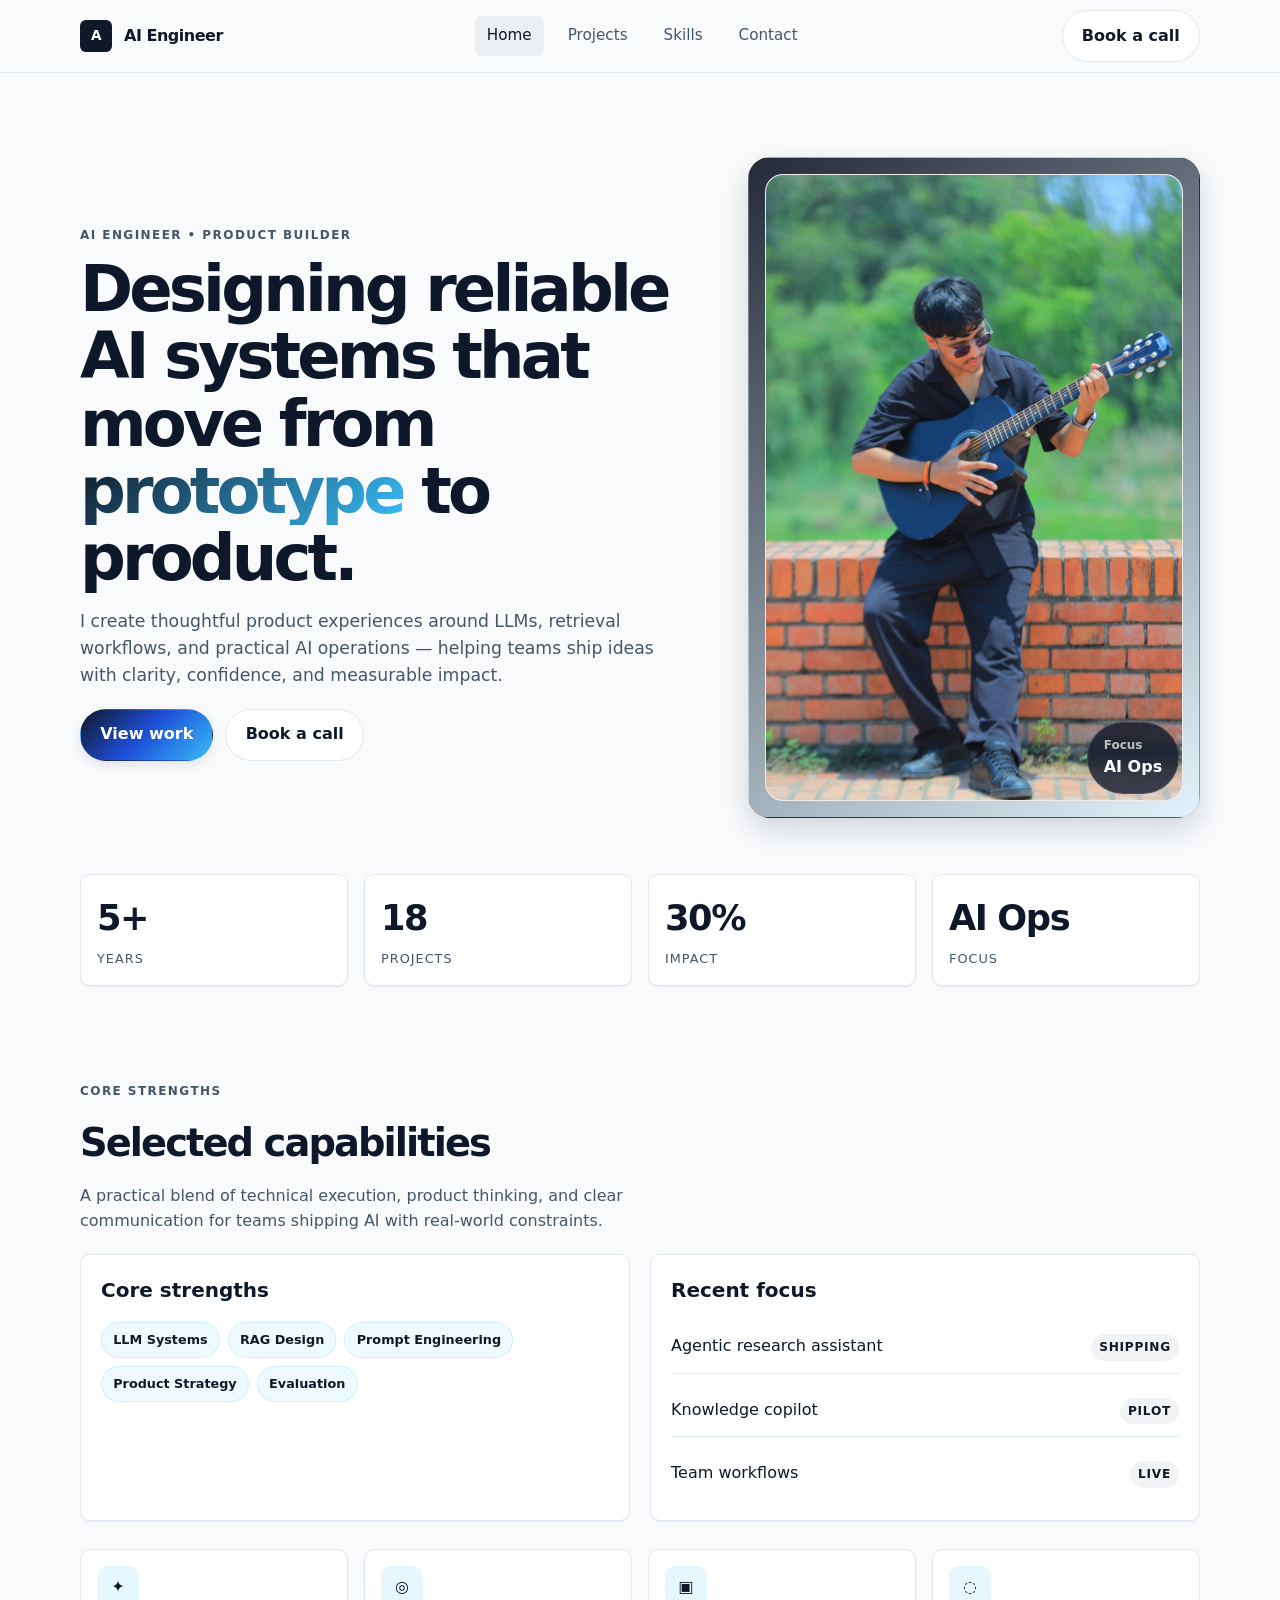
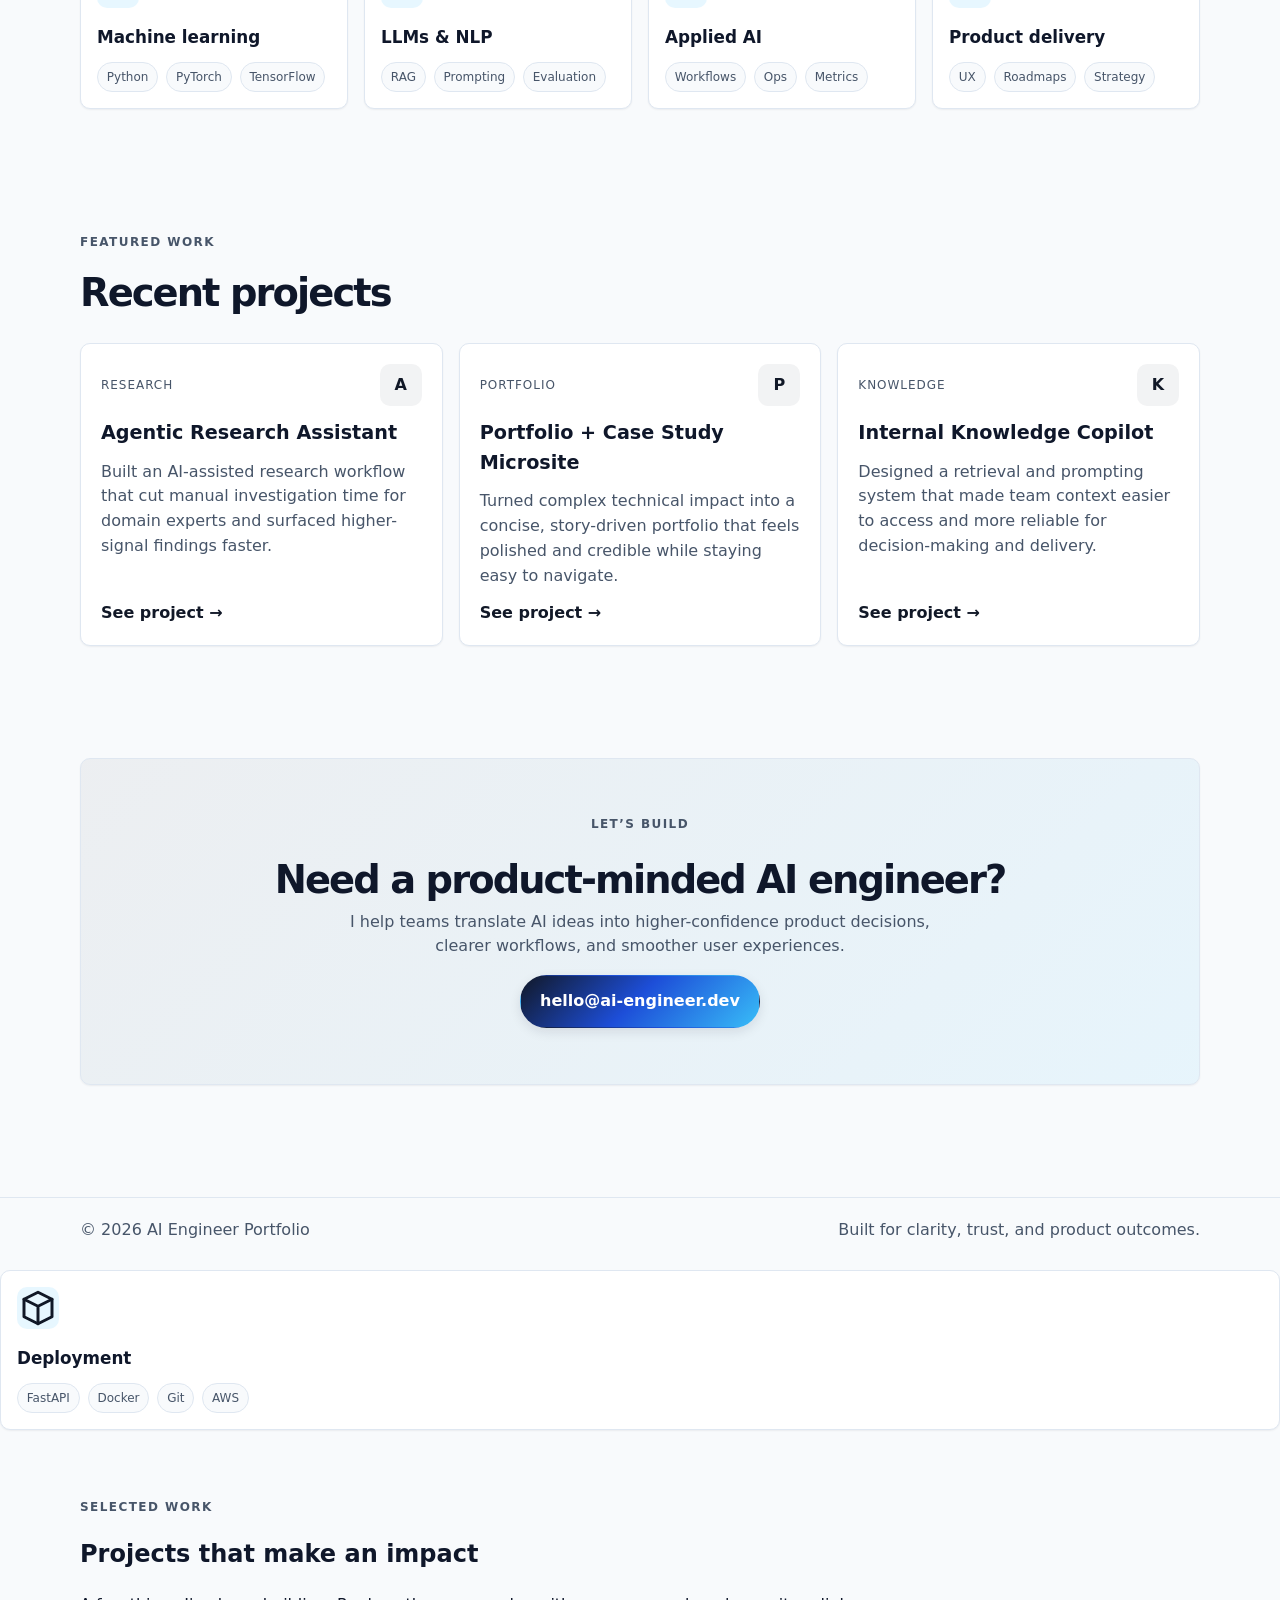
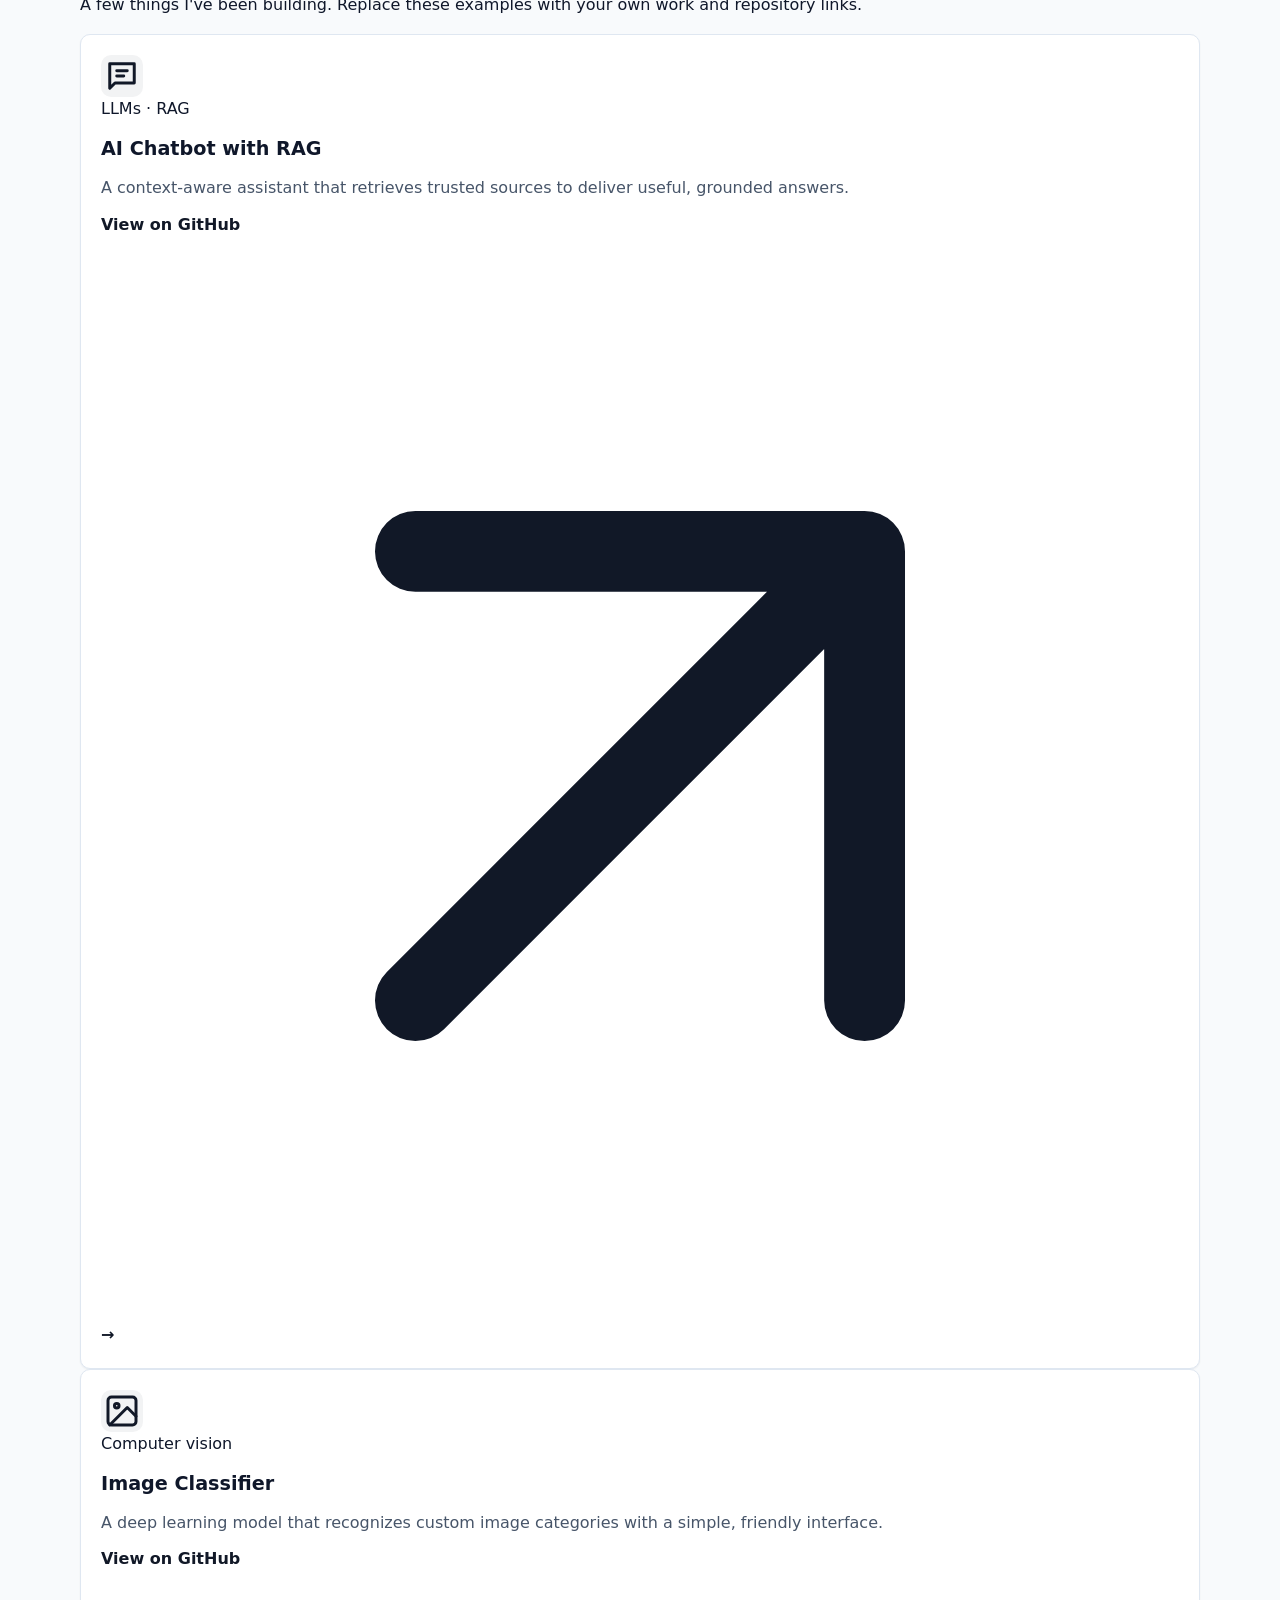
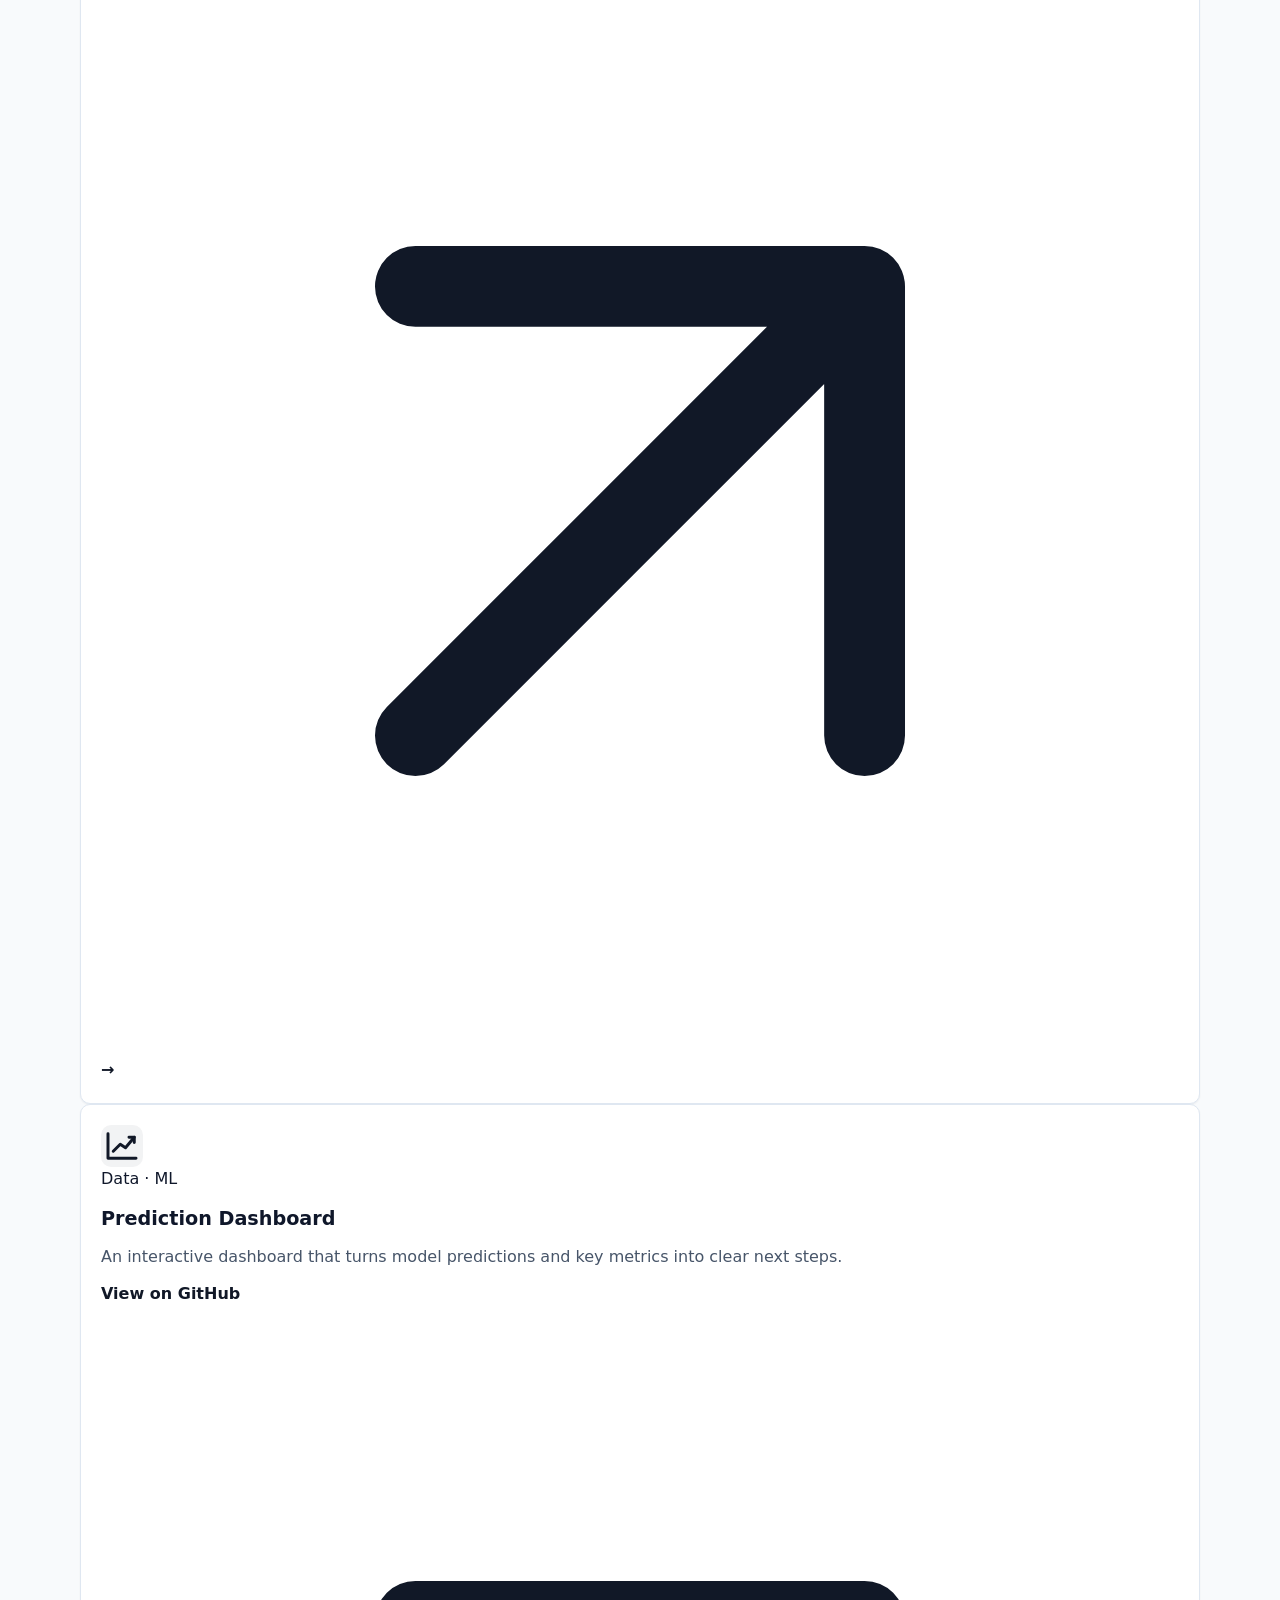
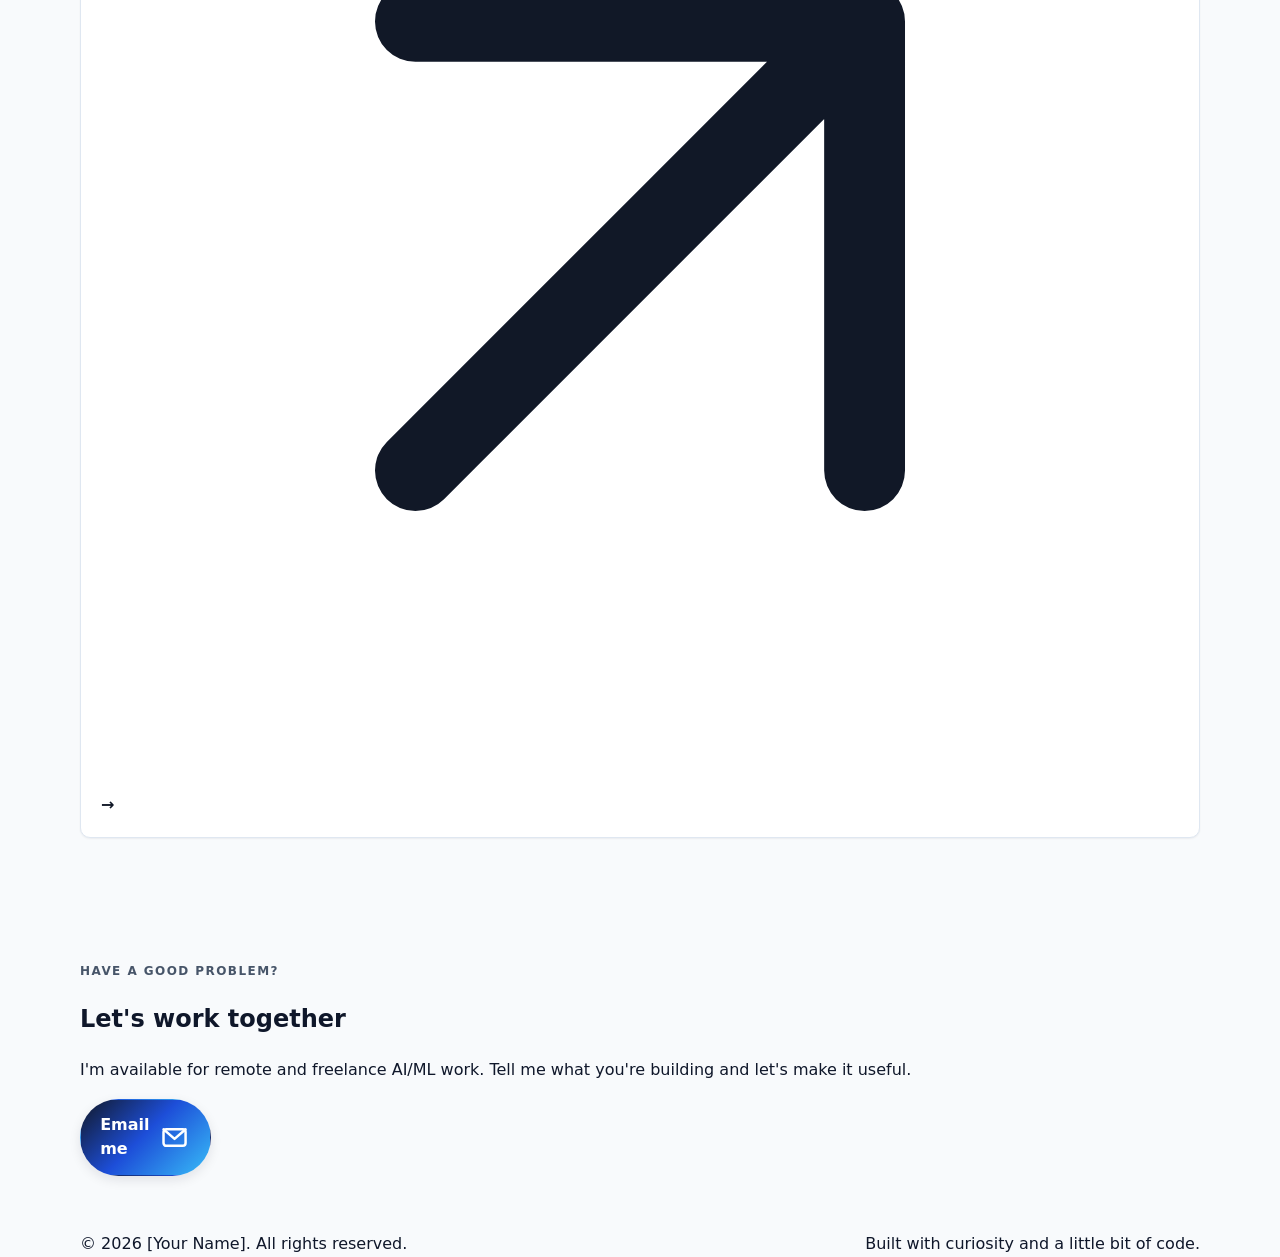
==== index.html @ 440bd077 "portfolio website" ====
<!DOCTYPE html>
<html lang="en">
  <head>
    <meta charset="UTF-8" />
    <meta name="viewport" content="width=device-width, initial-scale=1.0" />
    <meta name="description" content="AI Engineer portfolio showcasing product-minded AI systems and engineering work." />
    <title>AI Engineer | Portfolio</title>
    <link rel="stylesheet" href="styles.css" />
  </head>
  <body>
    <header>
      <div class="container navbar">
        <a class="brand" href="index.html" aria-label="AI Engineer home">
          <span class="brand-mark">A</span>
          <span>AI Engineer</span>
        </a>

        <nav class="nav-links" aria-label="Main navigation">
          <a class="nav-link active" href="index.html">Home</a>
          <a class="nav-link" href="projects.html">Projects</a>
          <a class="nav-link" href="#skills">Skills</a>
          <a class="nav-link" href="#contact">Contact</a>
        </nav>

        <div class="nav-actions">
          <a class="button button-secondary" href="#contact">Book a call</a>
        </div>
      </div>
    </header>

    <main class="page-shell">
      <section class="container hero" id="home">
        <div>
          <p class="eyebrow">AI Engineer • Product Builder</p>
          <h1>Designing reliable AI systems that move from <span class="highlight">prototype</span> to product.</h1>
          <p class="hero-copy">I create thoughtful product experiences around LLMs, retrieval workflows, and practical AI operations — helping teams ship ideas with clarity, confidence, and measurable impact.</p>
          <div class="hero-actions">
            <a class="button button-primary" href="projects.html">View work</a>
            <a class="button button-secondary" href="#contact">Book a call</a>
          </div>
        </div>

        <div class="hero-card">
          <div class="hero-visual">
            <img src="guitar 1.jpeg" alt="AI Engineer workspace and product work" />
          </div>
          <div class="hero-badge">
            <div>
              <strong>Focus</strong>
              <span>AI Ops</span>
            </div>
          </div>
        </div>
      </section>

      <section class="container" aria-label="Portfolio highlights">
        <div class="kpi-row">
          <article class="kpi-card">
            <div class="kpi-value">5+</div>
            <span class="kpi-label">Years</span>
          </article>
          <article class="kpi-card">
            <div class="kpi-value">18</div>
            <span class="kpi-label">Projects</span>
          </article>
          <article class="kpi-card">
            <div class="kpi-value">30%</div>
            <span class="kpi-label">Impact</span>
          </article>
          <article class="kpi-card">
            <div class="kpi-value">AI Ops</div>
            <span class="kpi-label">Focus</span>
          </article>
        </div>
      </section>

      <section class="container section" id="skills">
        <div class="section-header">
          <p class="eyebrow">Core strengths</p>
          <h2 class="section-title">Selected capabilities</h2>
          <p class="section-copy">A practical blend of technical execution, product thinking, and clear communication for teams shipping AI with real-world constraints.</p>
        </div>

        <div class="two-up">
          <div class="panel">
            <h3>Core strengths</h3>
            <div class="badges">
              <span class="badge">LLM Systems</span>
              <span class="badge">RAG Design</span>
              <span class="badge">Prompt Engineering</span>
              <span class="badge">Product Strategy</span>
              <span class="badge">Evaluation</span>
            </div>
          </div>

          <div class="panel">
            <h3>Recent focus</h3>
            <div class="list">
              <div class="list-item">
                <span>Agentic research assistant</span>
                <strong>Shipping</strong>
              </div>
              <div class="list-item">
                <span>Knowledge copilot</span>
                <strong>Pilot</strong>
              </div>
              <div class="list-item">
                <span>Team workflows</span>
                <strong>Live</strong>
              </div>
            </div>
          </div>
        </div>

        <div class="skills-grid" style="margin-top: 28px;">
          <article class="skill-card">
            <div class="skill-icon">✦</div>
            <h3>Machine learning</h3>
            <div class="chips">
              <span class="chip">Python</span>
              <span class="chip">PyTorch</span>
              <span class="chip">TensorFlow</span>
            </div>
          </article>

          <article class="skill-card">
            <div class="skill-icon">◎</div>
            <h3>LLMs &amp; NLP</h3>
            <div class="chips">
              <span class="chip">RAG</span>
              <span class="chip">Prompting</span>
              <span class="chip">Evaluation</span>
            </div>
          </article>

          <article class="skill-card">
            <div class="skill-icon">▣</div>
            <h3>Applied AI</h3>
            <div class="chips">
              <span class="chip">Workflows</span>
              <span class="chip">Ops</span>
              <span class="chip">Metrics</span>
            </div>
          </article>

          <article class="skill-card">
            <div class="skill-icon">◌</div>
            <h3>Product delivery</h3>
            <div class="chips">
              <span class="chip">UX</span>
              <span class="chip">Roadmaps</span>
              <span class="chip">Strategy</span>
            </div>
          </article>
        </div>
      </section>

      <section class="container section" id="projects">
        <div class="section-header">
          <p class="eyebrow">Featured work</p>
          <h2 class="section-title">Recent projects</h2>
        </div>

        <div class="article-grid">
          <article class="project-card">
            <div class="project-meta">
              <span>Research</span>
              <div class="project-icon">A</div>
            </div>
            <h3>Agentic Research Assistant</h3>
            <p>Built an AI-assisted research workflow that cut manual investigation time for domain experts and surfaced higher-signal findings faster.</p>
            <a href="projects.html">See project</a>
          </article>

          <article class="project-card">
            <div class="project-meta">
              <span>Portfolio</span>
              <div class="project-icon">P</div>
            </div>
            <h3>Portfolio + Case Study Microsite</h3>
            <p>Turned complex technical impact into a concise, story-driven portfolio that feels polished and credible while staying easy to navigate.</p>
            <a href="projects.html">See project</a>
          </article>

          <article class="project-card">
            <div class="project-meta">
              <span>Knowledge</span>
              <div class="project-icon">K</div>
            </div>
            <h3>Internal Knowledge Copilot</h3>
            <p>Designed a retrieval and prompting system that made team context easier to access and more reliable for decision-making and delivery.</p>
            <a href="projects.html">See project</a>
          </article>
        </div>
      </section>

      <section class="container section" id="contact">
        <div class="contact-card">
          <p class="eyebrow">Let’s build</p>
          <h2 class="section-title">Need a product-minded AI engineer?</h2>
          <p>I help teams translate AI ideas into higher-confidence product decisions, clearer workflows, and smoother user experiences.</p>
          <a class="button button-primary" href="mailto:hello@ai-engineer.dev">hello@ai-engineer.dev</a>
        </div>
      </section>
    </main>

    <footer class="footer">
      <div class="container footer-inner">
        <span>© 2026 AI Engineer Portfolio</span>
        <span>Built for clarity, trust, and product outcomes.</span>
      </div>
    </footer>

    <script src="script.js"></script>
  </body>
</html>
        <article class="skill-card">
          <span class="skill-icon"><svg viewBox="0 0 24 24" fill="none" stroke="currentColor" stroke-width="1.7" stroke-linecap="round" stroke-linejoin="round" aria-hidden="true"><path d="M12 3 4 7v10l8 4 8-4V7l-8-4Z"/><path d="m4 7 8 4 8-4m-8 4v10"/></svg></span>
          <h3>Deployment</h3><div class="chips"><span class="chip">FastAPI</span><span class="chip">Docker</span><span class="chip">Git</span><span class="chip">AWS</span></div>
        </article>
      </div>
    </section>

    <section class="container section projects-section" id="projects" aria-labelledby="projects-title">
      <p class="eyebrow">Selected work</p>
      <h2 class="section-heading" id="projects-title">Projects that make an impact</h2>
      <p class="section-intro">A few things I've been building. Replace these examples with your own work and repository links.</p>
      <div class="projects-grid">
        <article class="project-card">
          <div class="project-top"><span class="project-icon"><svg viewBox="0 0 24 24" fill="none" stroke="currentColor" stroke-width="1.7" stroke-linecap="round" stroke-linejoin="round" aria-hidden="true"><path d="M5 5h14v11H8l-3 3V5Z"/><path d="M9 9h6m-6 3h4"/></svg></span><span class="project-kicker">LLMs · RAG</span></div>
          <h3>AI Chatbot with RAG</h3><p>A context-aware assistant that retrieves trusted sources to deliver useful, grounded answers.</p>
          <a class="project-link" href="https://github.com/yourusername/rag-chatbot" target="_blank" rel="noopener noreferrer">View on GitHub <svg viewBox="0 0 24 24" fill="none" stroke="currentColor" stroke-width="1.8" stroke-linecap="round" stroke-linejoin="round" aria-hidden="true"><path d="M7 17 17 7M7 7h10v10"/></svg></a>
        </article>
        <article class="project-card">
          <div class="project-top"><span class="project-icon"><svg viewBox="0 0 24 24" fill="none" stroke="currentColor" stroke-width="1.7" stroke-linecap="round" stroke-linejoin="round" aria-hidden="true"><rect x="4" y="4" width="16" height="16" rx="2"/><circle cx="9" cy="9" r="1.3"/><path d="m20 15-5-5L5 20"/></svg></span><span class="project-kicker">Computer vision</span></div>
          <h3>Image Classifier</h3><p>A deep learning model that recognizes custom image categories with a simple, friendly interface.</p>
          <a class="project-link" href="https://github.com/yourusername/image-classifier" target="_blank" rel="noopener noreferrer">View on GitHub <svg viewBox="0 0 24 24" fill="none" stroke="currentColor" stroke-width="1.8" stroke-linecap="round" stroke-linejoin="round" aria-hidden="true"><path d="M7 17 17 7M7 7h10v10"/></svg></a>
        </article>
        <article class="project-card">
          <div class="project-top"><span class="project-icon"><svg viewBox="0 0 24 24" fill="none" stroke="currentColor" stroke-width="1.7" stroke-linecap="round" stroke-linejoin="round" aria-hidden="true"><path d="M4 19V5m0 14h16"/><path d="m7 15 4-4 3 2 5-6"/><path d="M16 7h3v3"/></svg></span><span class="project-kicker">Data · ML</span></div>
          <h3>Prediction Dashboard</h3><p>An interactive dashboard that turns model predictions and key metrics into clear next steps.</p>
          <a class="project-link" href="https://github.com/yourusername/prediction-dashboard" target="_blank" rel="noopener noreferrer">View on GitHub <svg viewBox="0 0 24 24" fill="none" stroke="currentColor" stroke-width="1.8" stroke-linecap="round" stroke-linejoin="round" aria-hidden="true"><path d="M7 17 17 7M7 7h10v10"/></svg></a>
        </article>
      </div>
    </section>

    <section class="container section contact-section" id="contact" aria-labelledby="contact-title">
      <div class="contact-box">
        <p class="eyebrow">Have a good problem?</p>
        <h2 class="section-heading" id="contact-title">Let's work together</h2>
        <p>I'm available for remote and freelance AI/ML work. Tell me what you're building and let's make it useful.</p>
        <a class="button button-primary" href="mailto:hello@yourname.ai">Email me <svg viewBox="0 0 24 24" fill="none" stroke="currentColor" stroke-width="1.8" stroke-linecap="round" stroke-linejoin="round" aria-hidden="true"><path d="m4 6 8 7 8-7"/><rect x="4" y="6" width="16" height="12" rx="2"/></svg></a>
      </div>
    </section>
  </main>

  <footer>
    <div class="container footer-inner"><span>© <span id="year">2026</span> [Your Name]. All rights reserved.</span><span class="footer-note">Built with curiosity and a little bit of code.</span></div>
  </footer>

  <script>
    const menuButton = document.querySelector('.menu-toggle');
    const navLinks = document.querySelector('.nav-links');

    menuButton.addEventListener('click', () => {
      const isOpen = menuButton.getAttribute('aria-expanded') === 'true';
      menuButton.setAttribute('aria-expanded', String(!isOpen));
      menuButton.setAttribute('aria-label', isOpen ? 'Open navigation menu' : 'Close navigation menu');
      navLinks.classList.toggle('is-open', !isOpen);
    });

    navLinks.addEventListener('click', (event) => {
      if (event.target.closest('a')) {
        menuButton.setAttribute('aria-expanded', 'false');
        menuButton.setAttribute('aria-label', 'Open navigation menu');
        navLinks.classList.remove('is-open');
      }
    });

    document.querySelector('#year').textContent = new Date().getFullYear();
  </script>
</body>
</html>
---- styles.css ----
:root {
  --color-primary: #111827;
  --color-accent: #38bdf8;
  --color-surface: #f8fafc;
  --color-surface-raised: #ffffff;
  --color-surface-sunken: #edf2f7;
  --color-text: #0f172a;
  --color-muted: #475569;
  --color-border: #dfe7f1;
  --color-success: #16a34a;
  --shadow-sm: 0 1px 2px rgba(15, 23, 42, 0.06);
  --shadow-md: 0 4px 12px rgba(15, 23, 42, 0.10);
  --shadow-lg: 0 12px 28px rgba(15, 23, 42, 0.16);
  --radius-sm: 6px;
  --radius-md: 10px;
  --radius-lg: 16px;
  --radius-pill: 9999px;
  --space-1: 4px;
  --space-2: 8px;
  --space-3: 12px;
  --space-4: 16px;
  --space-5: 20px;
  --space-6: 28px;
  --space-7: 40px;
  --space-8: 56px;
}

* { box-sizing: border-box; }

html {
  scroll-behavior: smooth;
}

body {
  margin: 0;
  font-family: Inter, system-ui, -apple-system, BlinkMacSystemFont, "Segoe UI", sans-serif;
  background: var(--color-surface);
  color: var(--color-text);
  line-height: 1.55;
}

a {
  color: inherit;
  text-decoration: none;
}

img {
  max-width: 100%;
  display: block;
}

.container {
  width: min(1120px, calc(100% - 32px));
  margin: 0 auto;
}

header {
  border-bottom: 1px solid var(--color-border);
  background: rgba(248, 250, 252, 0.9);
  backdrop-filter: blur(8px);
  position: sticky;
  top: 0;
  z-index: 20;
}

.navbar {
  display: flex;
  align-items: center;
  justify-content: space-between;
  min-height: 72px;
  gap: var(--space-5);
}

.brand {
  display: inline-flex;
  align-items: center;
  gap: var(--space-3);
  font-weight: 700;
  letter-spacing: -0.03em;
}

.brand-mark {
  width: 32px;
  height: 32px;
  display: grid;
  place-items: center;
  background: var(--color-primary);
  color: white;
  border-radius: var(--radius-sm);
  font-size: 0.85rem;
}

.nav-links {
  display: flex;
  align-items: center;
  gap: var(--space-3);
}

.nav-link {
  color: var(--color-muted);
  font-size: 0.95rem;
  font-weight: 500;
  padding: var(--space-2) var(--space-3);
  border-radius: var(--radius-sm);
}

.nav-link:hover,
.nav-link.active {
  color: var(--color-primary);
  background: rgba(17, 24, 39, 0.05);
}

.nav-actions {
  display: flex;
  align-items: center;
  gap: var(--space-3);
}

.button {
  display: inline-flex;
  align-items: center;
  justify-content: center;
  gap: var(--space-2);
  padding: 0.8rem 1.2rem;
  border-radius: var(--radius-pill);
  font-weight: 600;
  border: 1px solid var(--color-border);
  transition: transform 0.2s ease, box-shadow 0.2s ease, background 0.2s ease;
}

.button:hover {
  transform: translateY(-1px);
}

.button-primary {
  background: linear-gradient(135deg, var(--color-primary), #1d4ed8 48%, var(--color-accent));
  color: white;
  border-color: transparent;
  box-shadow: var(--shadow-md);
}

.button-secondary {
  background: var(--color-surface-raised);
  color: var(--color-primary);
}

.page-shell {
  padding: var(--space-6) 0 var(--space-8);
}

.hero {
  display: grid;
  grid-template-columns: 1.15fr 0.85fr;
  gap: var(--space-8);
  align-items: center;
  padding: var(--space-8) 0;
}

.eyebrow {
  letter-spacing: 0.12em;
  text-transform: uppercase;
  color: var(--color-muted);
  font-size: 0.75rem;
  font-weight: 700;
  margin-bottom: var(--space-3);
}

.hero h1 {
  margin: 0;
  font-size: clamp(2.9rem, 5vw, 5rem);
  line-height: 1.05;
  letter-spacing: -0.06em;
}

.hero h1 .highlight {
  display: inline-block;
  color: var(--color-primary);
  background: linear-gradient(135deg, var(--color-primary), var(--color-accent));
  -webkit-background-clip: text;
  background-clip: text;
  color: transparent;
}

.hero-copy {
  max-width: 600px;
  margin: var(--space-4) 0 0;
  font-size: 1.08rem;
  color: var(--color-muted);
}

.hero-actions {
  display: flex;
  flex-wrap: wrap;
  gap: var(--space-3);
  margin-top: var(--space-5);
}

.hero-card {
  position: relative;
  background: linear-gradient(145deg, rgba(17, 24, 39, 0.92), rgba(56, 189, 248, 0.1));
  border: 1px solid rgba(17, 24, 39, 0.1);
  border-radius: 22px;
  padding: 16px;
  box-shadow: var(--shadow-lg);
}

.hero-visual {
  border-radius: 18px;
  overflow: hidden;
  background: white;
  border: 1px solid rgba(17, 24, 39, 0.08);
}

.hero-visual img {
  width: 100%;
  height: 100%;
  min-height: 480px;
  object-fit: cover;
}

.hero-badge {
  position: absolute;
  right: 20px;
  bottom: 22px;
  display: flex;
  align-items: center;
  gap: var(--space-3);
  padding: 0.85rem 1rem;
  border-radius: 999px;
  background: rgba(15, 23, 42, 0.78);
  color: white;
  border: 1px solid rgba(255, 255, 255, 0.12);
  backdrop-filter: blur(8px);
}

.hero-badge strong {
  display: block;
  font-size: 0.75rem;
  color: rgba(255,255,255,0.7);
}

.hero-badge span {
  display: block;
  font-weight: 700;
}

.kpi-row {
  display: grid;
  grid-template-columns: repeat(4, minmax(0, 1fr));
  gap: var(--space-4);
  margin-bottom: var(--space-6);
}

.kpi-card,
.panel,
.project-card,
.skill-card,
.timeline-item,
.contact-card {
  background: var(--color-surface-raised);
  border: 1px solid var(--color-border);
  border-radius: var(--radius-md);
  box-shadow: var(--shadow-sm);
}

.kpi-card {
  padding: var(--space-4);
}

.kpi-value {
  font-size: clamp(1.5rem, 3vw, 2.2rem);
  font-weight: 800;
  letter-spacing: -0.04em;
}

.kpi-label {
  display: block;
  margin-top: var(--space-1);
  color: var(--color-muted);
  font-size: 0.8rem;
  text-transform: uppercase;
  letter-spacing: 0.08em;
}

.section {
  padding: var(--space-8) 0;
}

.section-header {
  margin-bottom: var(--space-5);
}

.section-title {
  margin: 0;
  font-size: clamp(2rem, 3vw, 2.8rem);
  letter-spacing: -0.05em;
}

.section-copy {
  max-width: 640px;
  margin: var(--space-3) 0 0;
  color: var(--color-muted);
}

.two-up {
  display: grid;
  grid-template-columns: 1fr 1fr;
  gap: var(--space-5);
}

.panel {
  padding: var(--space-5);
}

.panel h3 {
  margin-top: 0;
  margin-bottom: var(--space-4);
  font-size: 1.25rem;
}

.badges {
  display: flex;
  flex-wrap: wrap;
  gap: var(--space-2);
}

.badge {
  display: inline-flex;
  align-items: center;
  padding: 0.45rem 0.7rem;
  border-radius: var(--radius-pill);
  background: rgba(56, 189, 248, 0.08);
  color: var(--color-primary);
  border: 1px solid rgba(56, 189, 248, 0.18);
  font-size: 0.8rem;
  font-weight: 600;
}

.list {
  display: grid;
  gap: var(--space-3);
}

.list-item {
  display: flex;
  justify-content: space-between;
  gap: var(--space-3);
  padding: 0.75rem 0;
  border-bottom: 1px solid var(--color-border);
}

.list-item:last-child {
  border-bottom: none;
}

.list-item strong {
  color: var(--color-primary);
  font-size: 0.76rem;
  letter-spacing: 0.06em;
  text-transform: uppercase;
  padding: 0.25rem 0.5rem;
  border-radius: var(--radius-pill);
  background: rgba(17, 24, 39, 0.05);
}

.skills-grid {
  display: grid;
  grid-template-columns: repeat(4, minmax(0, 1fr));
  gap: var(--space-4);
}

.skill-card {
  padding: var(--space-4);
}

.skill-icon {
  width: 42px;
  height: 42px;
  display: grid;
  place-items: center;
  border-radius: 10px;
  background: rgba(56, 189, 248, 0.12);
  color: var(--color-primary);
  margin-bottom: var(--space-4);
}

.skill-card h3 {
  margin: 0 0 var(--space-3);
  font-size: 1.05rem;
}

.chips {
  display: flex;
  flex-wrap: wrap;
  gap: var(--space-2);
}

.chip {
  display: inline-flex;
  align-items: center;
  border-radius: var(--radius-pill);
  border: 1px solid var(--color-border);
  background: var(--color-surface);
  padding: 0.28rem 0.55rem;
  font-size: 0.75rem;
  color: var(--color-muted);
}

.article-grid {
  display: grid;
  grid-template-columns: repeat(3, minmax(0, 1fr));
  gap: var(--space-4);
}

.project-card {
  padding: var(--space-5);
  display: flex;
  flex-direction: column;
  gap: var(--space-3);
}

.project-meta {
  display: flex;
  align-items: center;
  justify-content: space-between;
  gap: var(--space-3);
}

.project-meta span {
  color: var(--color-muted);
  font-size: 0.75rem;
  text-transform: uppercase;
  letter-spacing: 0.08em;
}

.project-icon {
  width: 42px;
  height: 42px;
  display: grid;
  place-items: center;
  border-radius: 10px;
  background: rgba(17, 24, 39, 0.05);
  color: var(--color-primary);
  font-weight: 700;
}

.project-card h3 {
  margin: 0;
  font-size: 1.2rem;
}

.project-card p {
  margin: 0;
  color: var(--color-muted);
}

.project-card a {
  margin-top: auto;
  color: var(--color-primary);
  font-weight: 700;
}

.project-card a::after {
  content: " →";
}

.contact-card {
  padding: clamp(2rem, 5vw, 3.5rem);
  text-align: center;
  background: linear-gradient(135deg, rgba(17, 24, 39, 0.05), rgba(56, 189, 248, 0.09));
}

.contact-card p {
  max-width: 600px;
  margin: 0 auto var(--space-4);
  color: var(--color-muted);
}

.footer {
  border-top: 1px solid var(--color-border);
  padding: var(--space-5) 0 var(--space-6);
  color: var(--color-muted);
}

.footer-inner {
  display: flex;
  align-items: center;
  justify-content: space-between;
  gap: var(--space-3);
}

.table-wrap {
  overflow-x: auto;
}

.project-table {
  width: 100%;
  border-collapse: collapse;
  background: var(--color-surface-raised);
  border: 1px solid var(--color-border);
  border-radius: 12px;
  overflow: hidden;
}

.project-table th,
.project-table td {
  padding: 1rem 1.1rem;
  text-align: left;
  border-bottom: 1px solid var(--color-border);
  vertical-align: top;
}

.project-table th {
  font-size: 0.78rem;
  letter-spacing: 0.08em;
  text-transform: uppercase;
  color: var(--color-muted);
  background: rgba(17, 24, 39, 0.03);
}

.project-table tr:last-child td {
  border-bottom: none;
}

.pill {
  display: inline-flex;
  padding: 0.35rem 0.65rem;
  border-radius: var(--radius-pill);
  background: rgba(22, 163, 74, 0.1);
  color: var(--color-success);
  font-size: 0.72rem;
  font-weight: 700;
  text-transform: uppercase;
  letter-spacing: 0.05em;
}

@media (max-width: 900px) {
  .kpi-row,
  .skills-grid,
  .article-grid {
    grid-template-columns: repeat(2, minmax(0, 1fr));
  }

  .hero,
  .two-up {
    grid-template-columns: 1fr;
  }
}

@media (max-width: 640px) {
  .navbar {
    flex-wrap: wrap;
    padding: 0.8rem 0;
  }

  .nav-links {
    width: 100%;
    justify-content: space-between;
    padding-top: var(--space-3);
  }

  .nav-actions {
    display: none;
  }

  .kpi-row,
  .skills-grid,
  .article-grid {
    grid-template-columns: 1fr;
  }

  .hero {
    padding-top: var(--space-6);
  }

  .hero h1 {
    font-size: 2.8rem;
  }

  .footer-inner {
    flex-direction: column;
    text-align: center;
  }
}
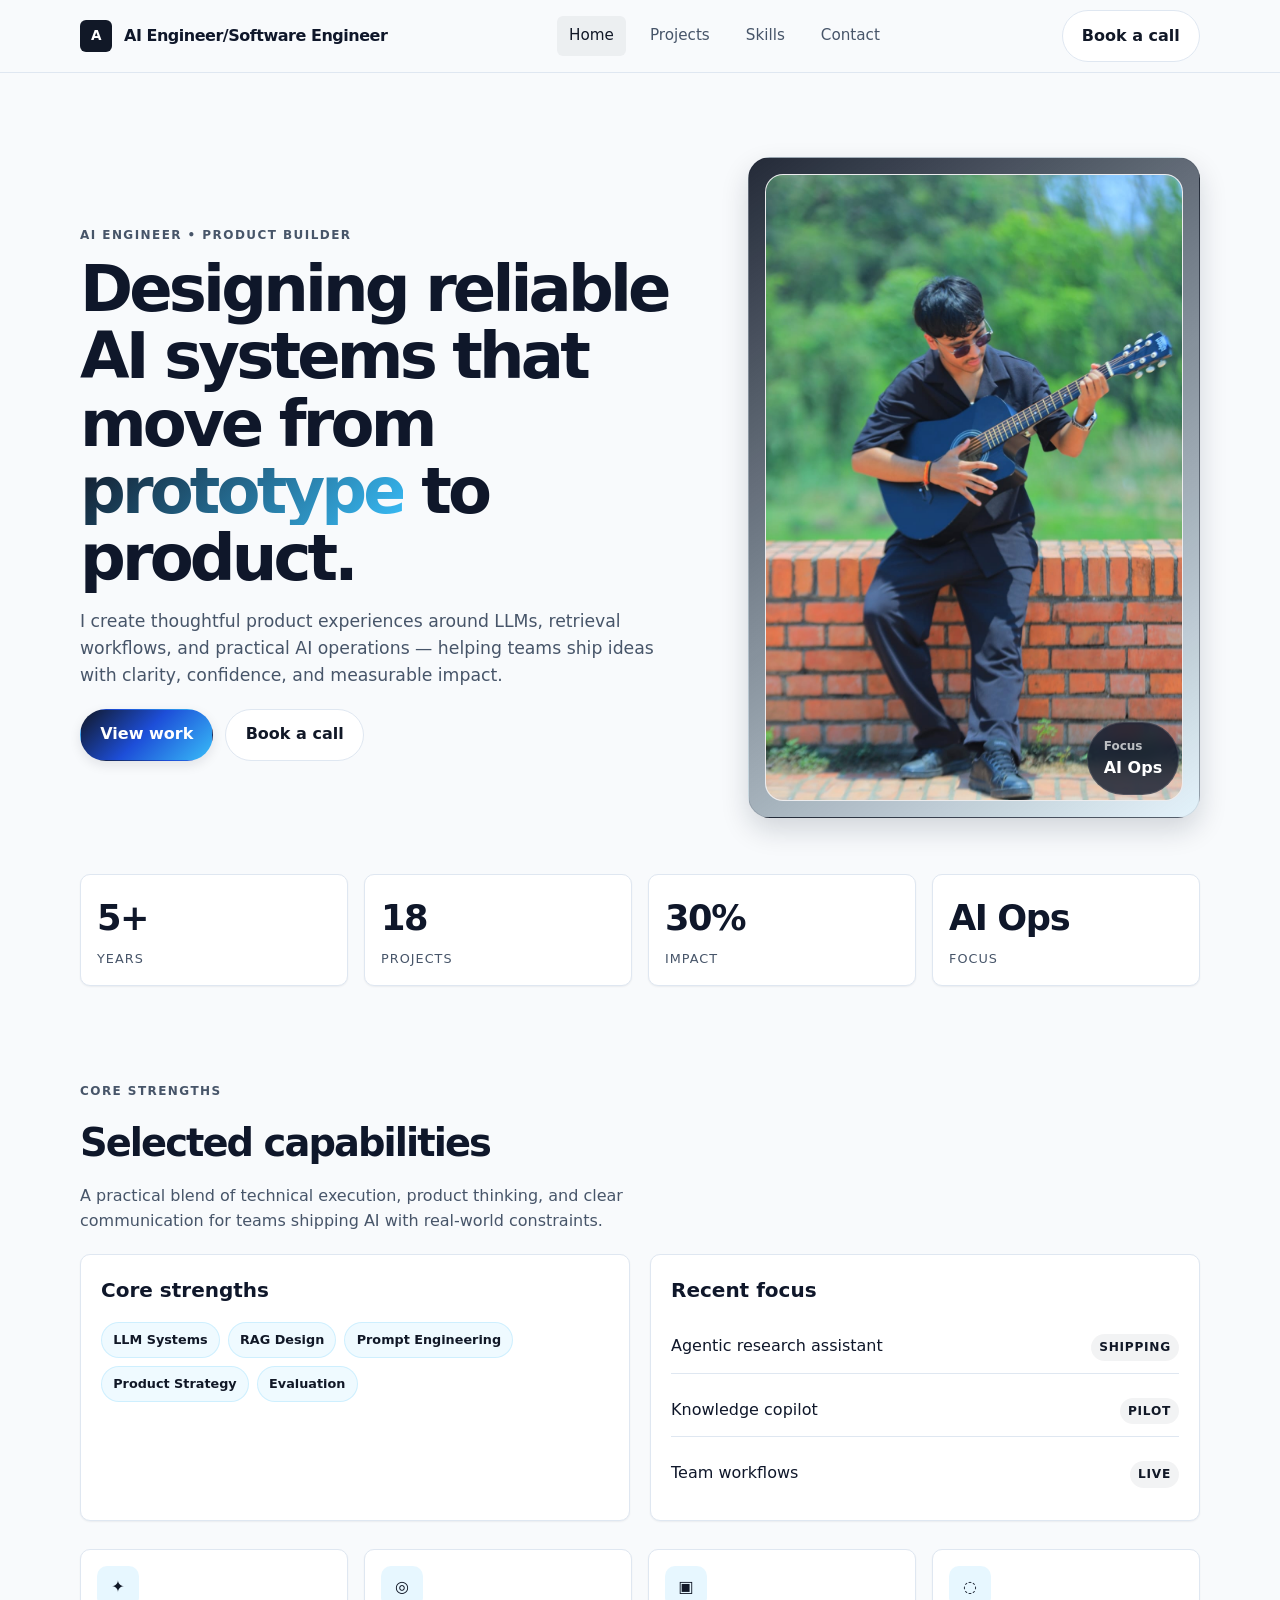
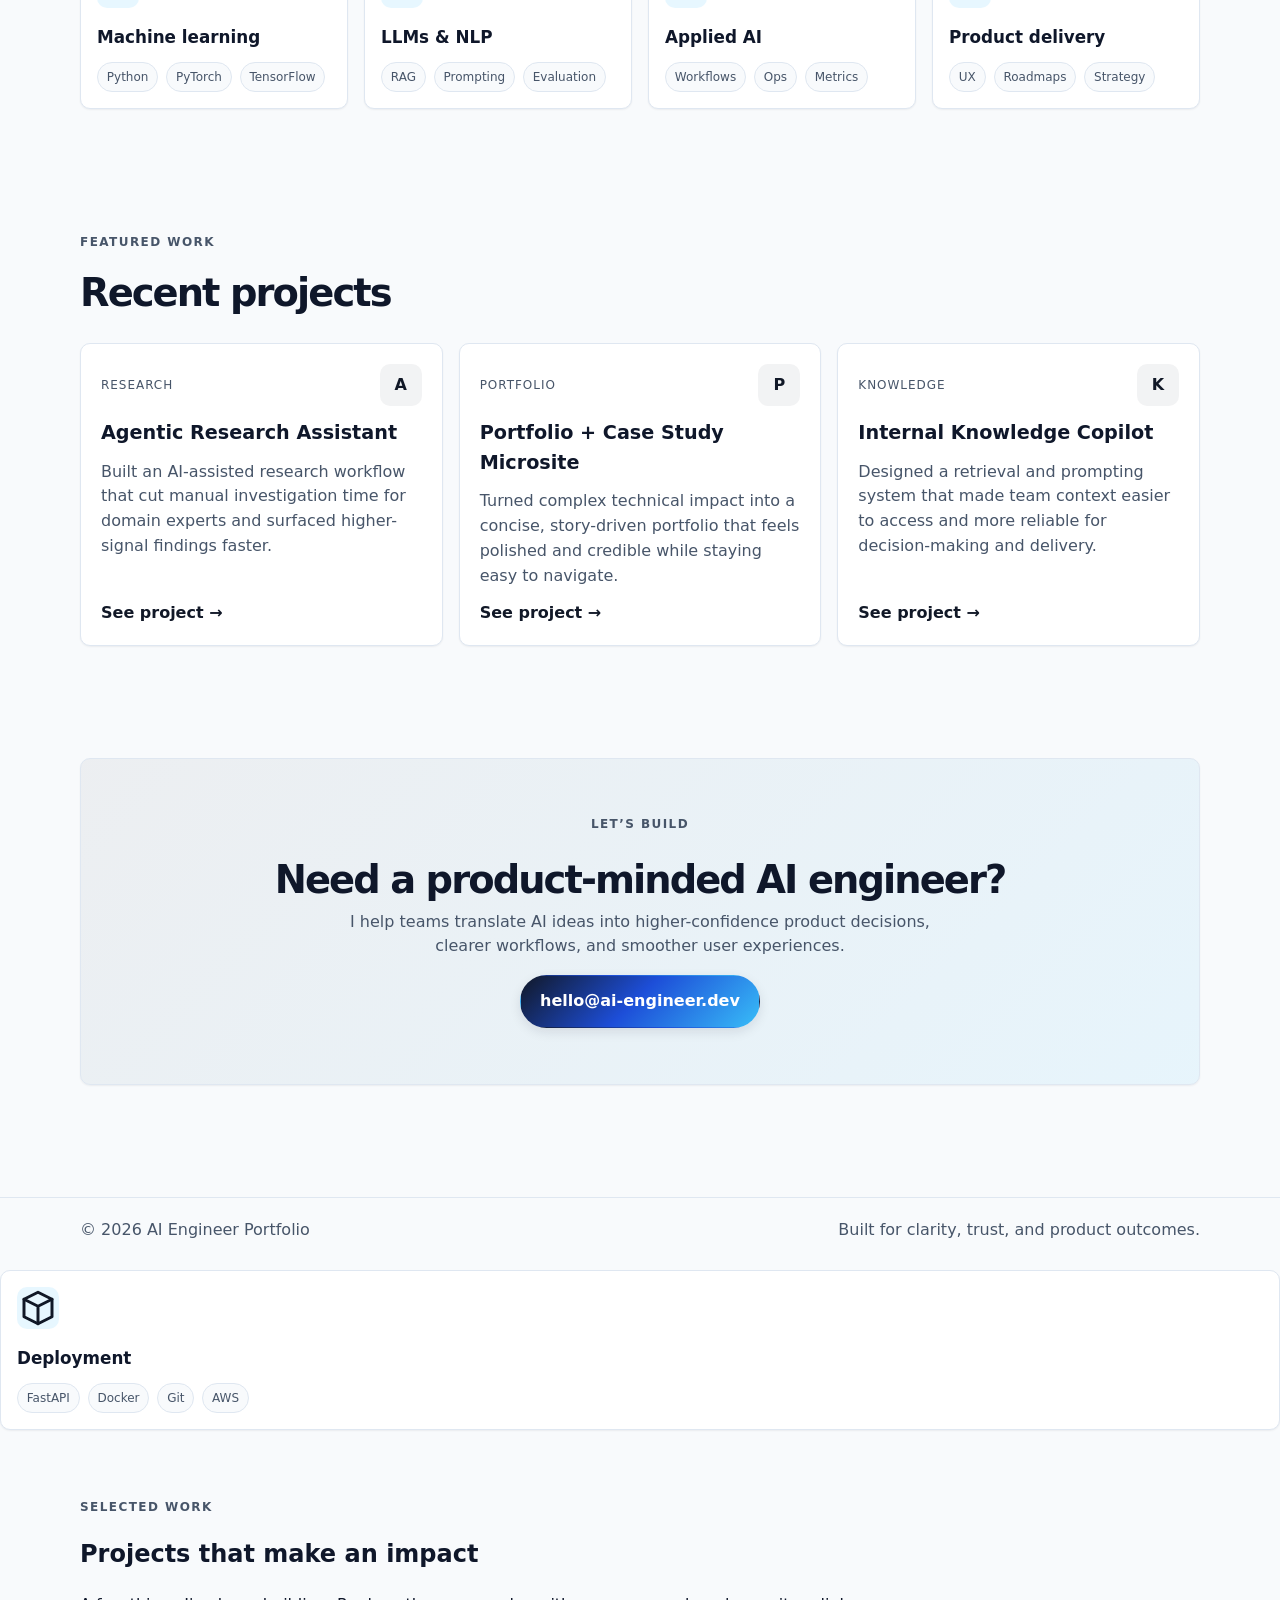
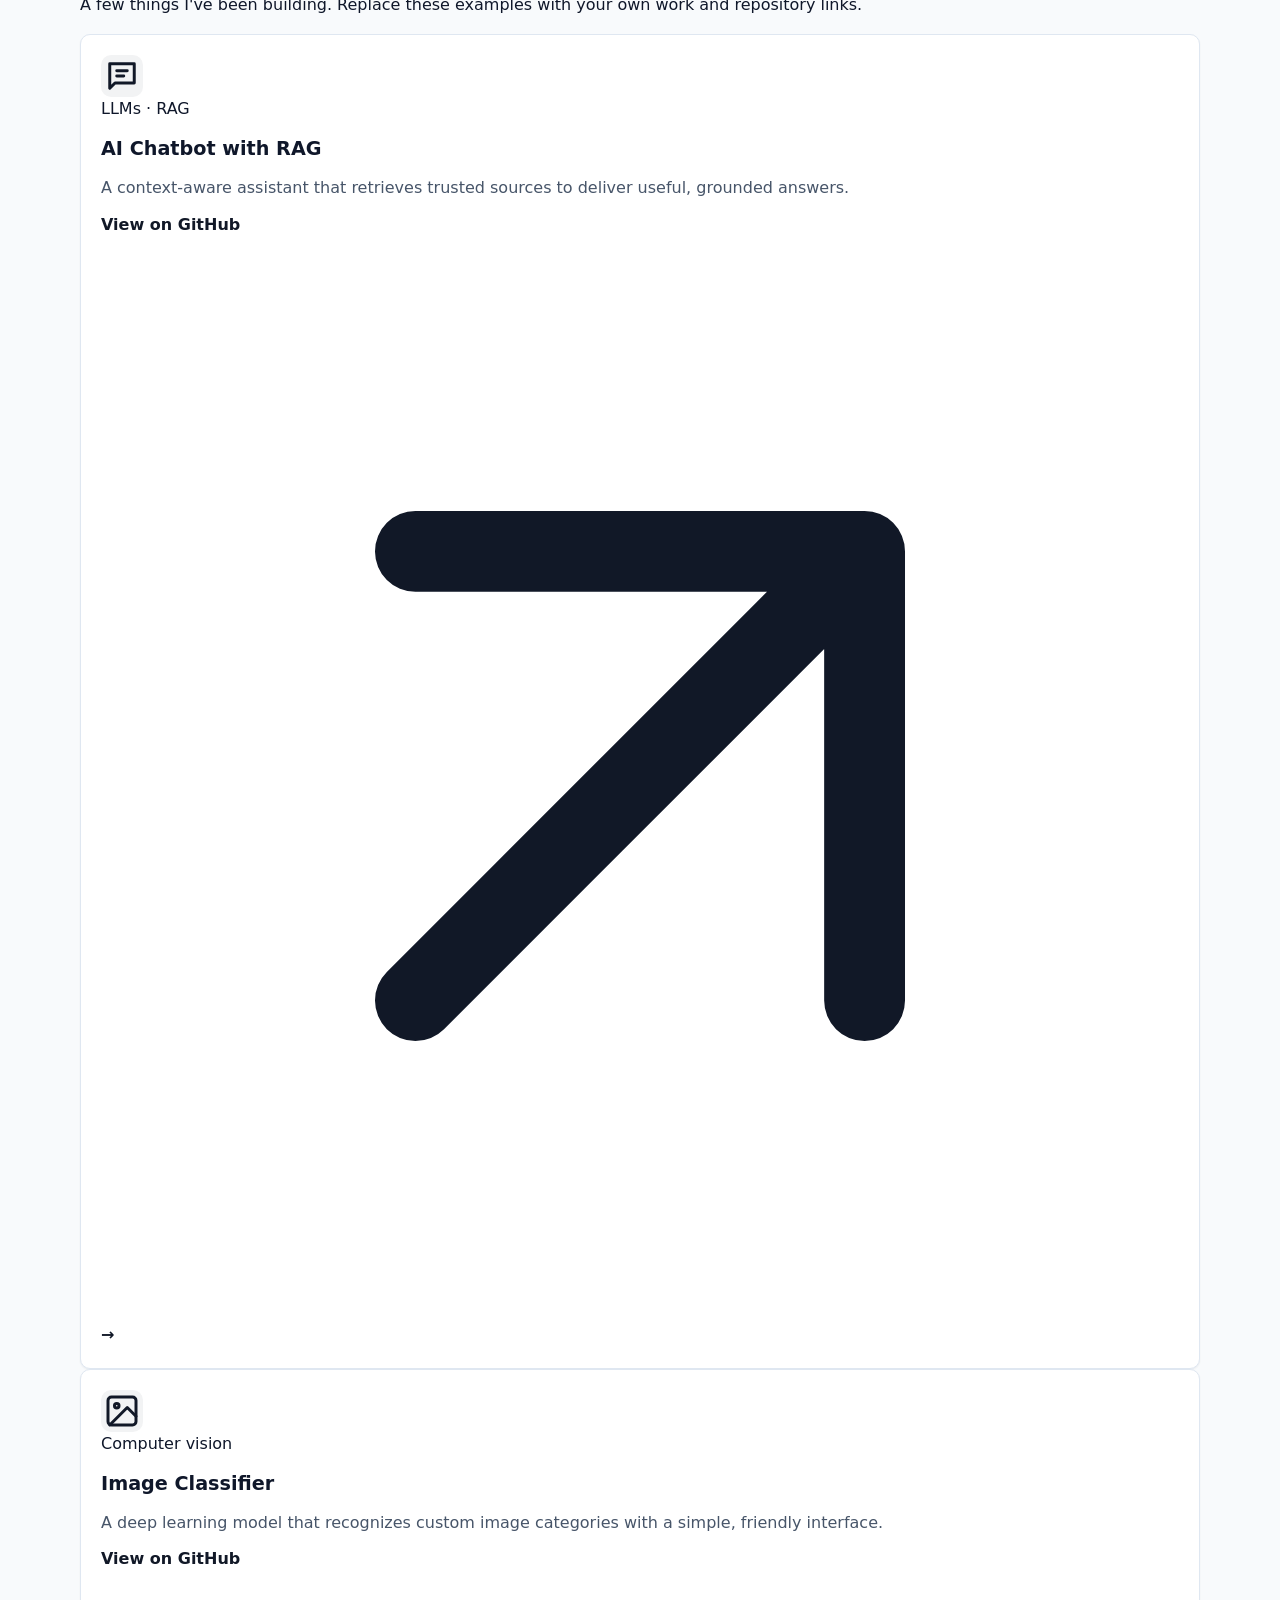
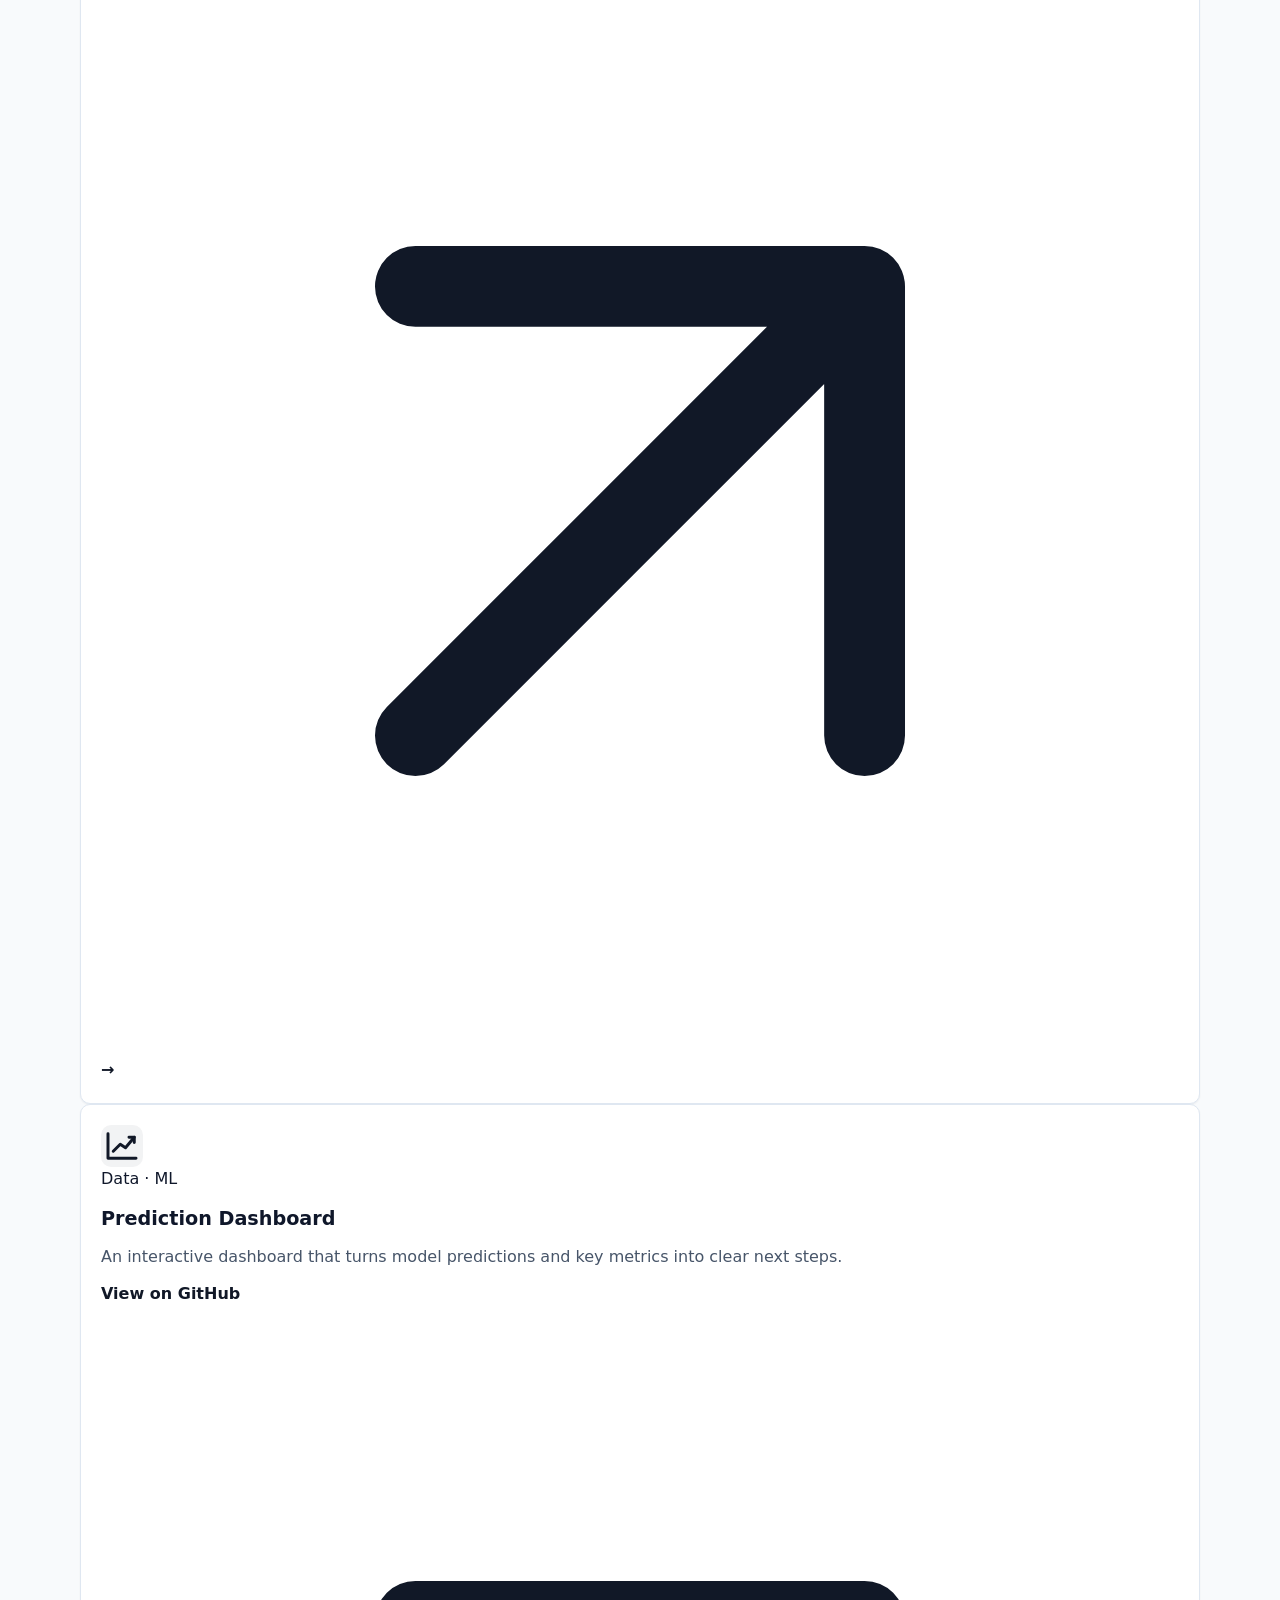
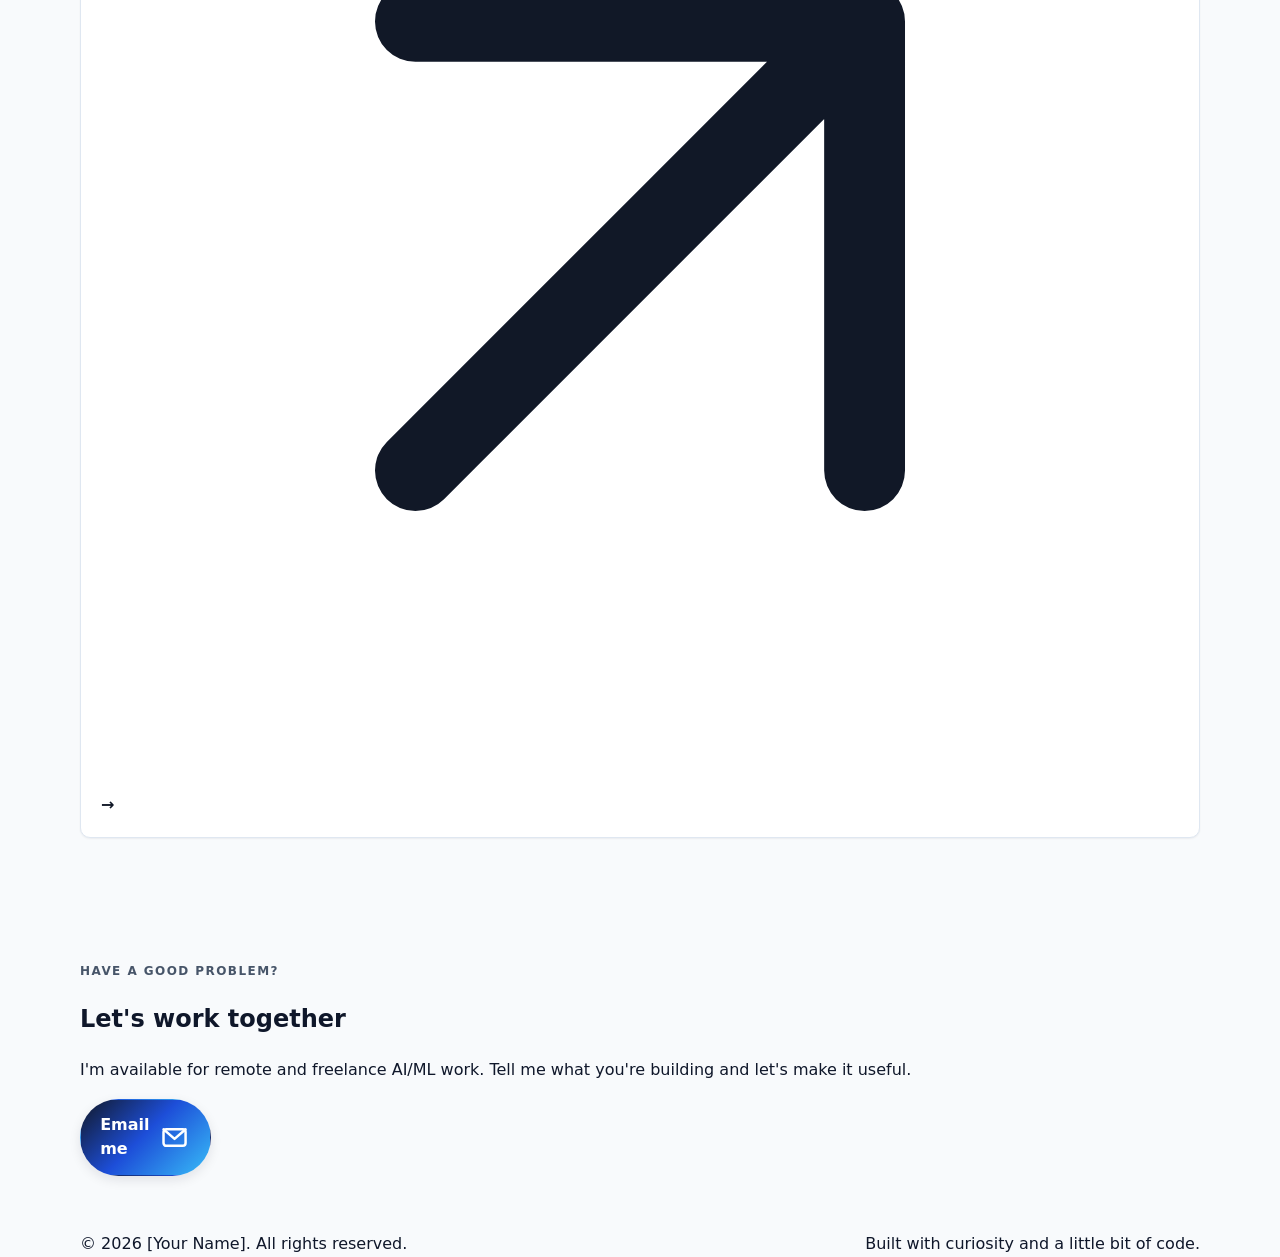
==== commit 5459db09: "added software engineer in title" ====
--- a/index.html
+++ b/index.html
@@ -12,7 +12,7 @@
       <div class="container navbar">
         <a class="brand" href="index.html" aria-label="AI Engineer home">
           <span class="brand-mark">A</span>
-          <span>AI Engineer</span>
+          <span>AI Engineer/Software Engineer</span>
         </a>
 
         <nav class="nav-links" aria-label="Main navigation">
